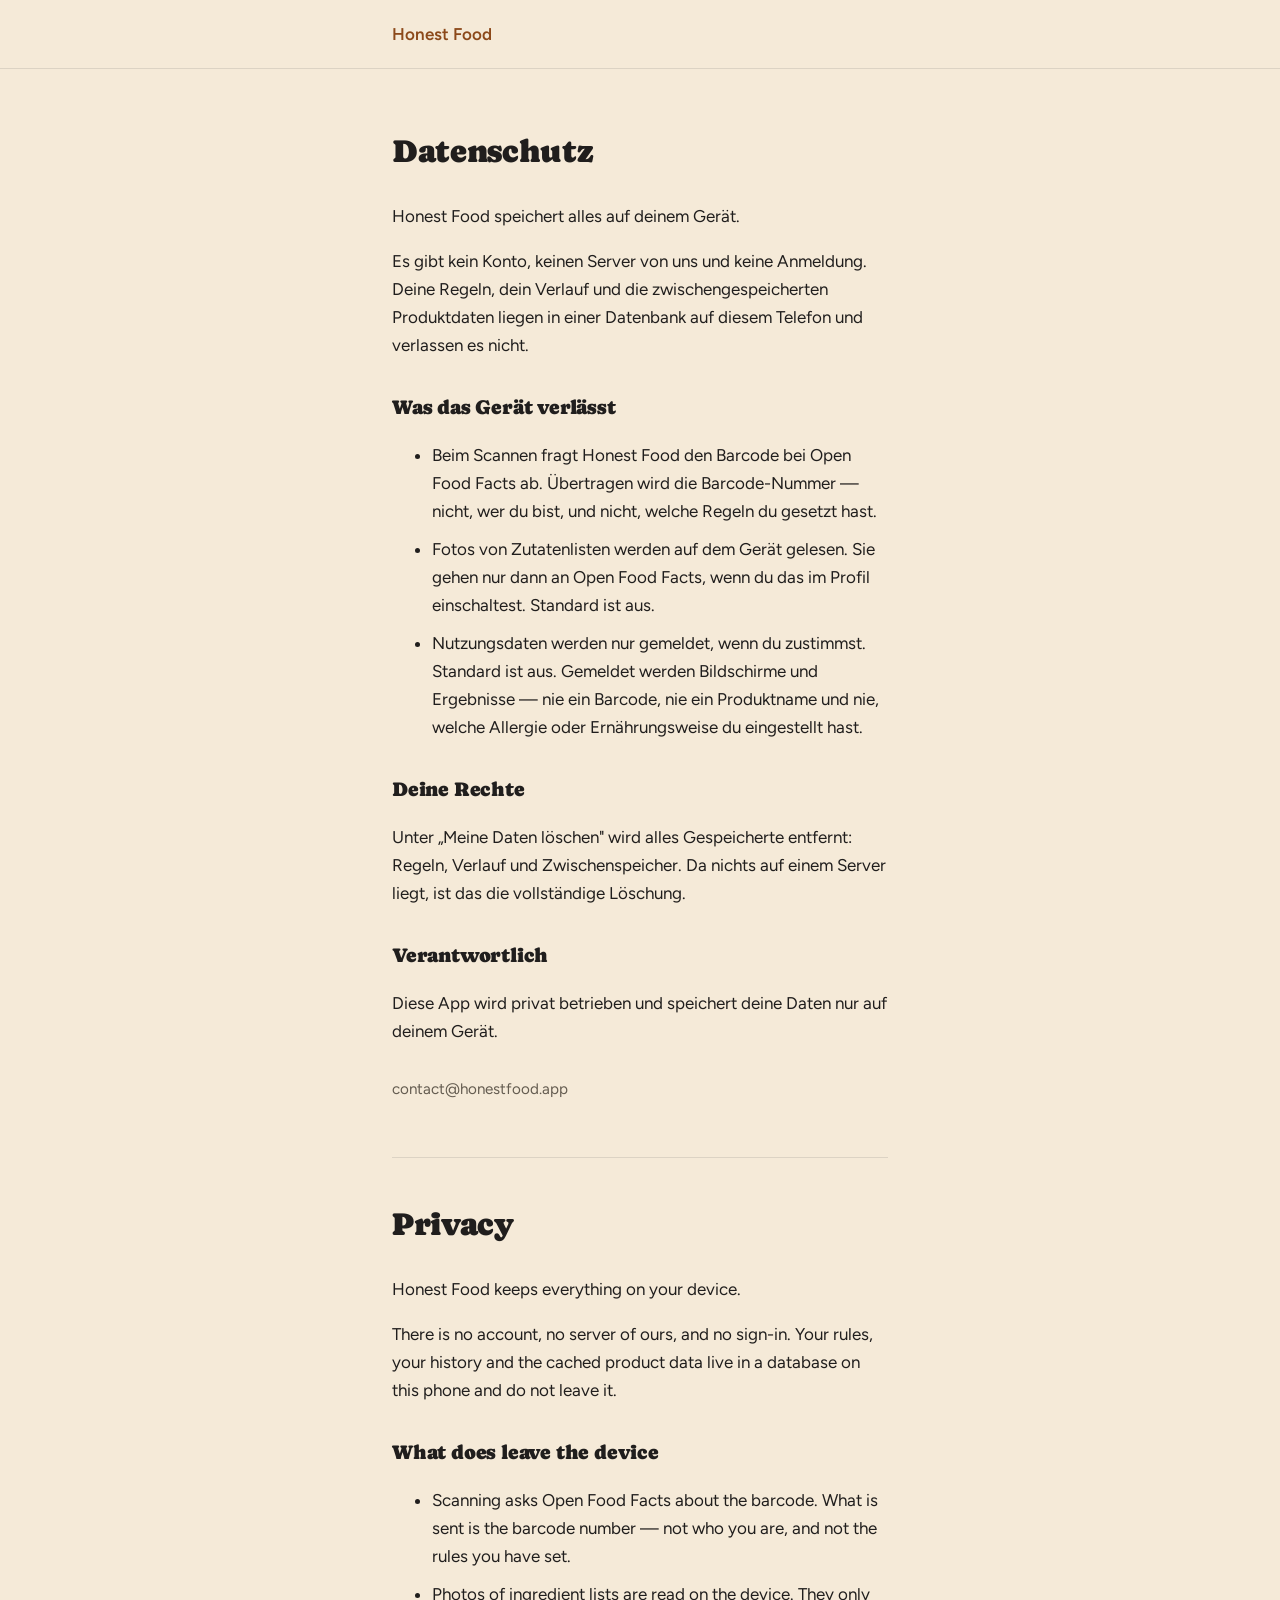
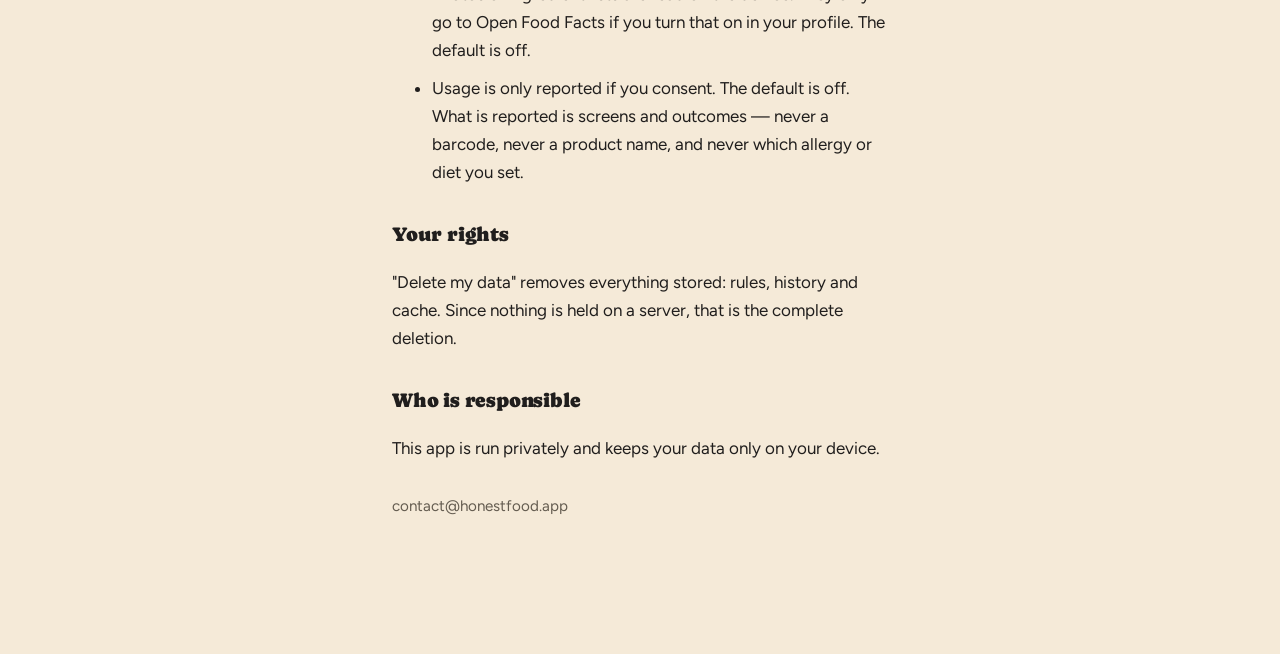
==== privacy.html @ d73c65a6 "The site, and the privacy policy Play links to One page for the app and the policy behind it, served" ====
<!doctype html>
<html lang="de">
<head>
<meta charset="utf-8">
<meta name="viewport" content="width=device-width, initial-scale=1">
<title>Datenschutz · Privacy · Honest Food</title>
<!-- Generated from core/ui/.../LegalText.kt by PrivacyPageTest. Do not edit. -->
<link rel="stylesheet" href="style.css">
</head>
<body class="doc">
<header class="doc-head">
<a class="back" href="index.html">Honest Food</a>
</header>
<main>
<section lang="de">
<h1>Datenschutz</h1>
<p>Honest Food speichert alles auf deinem Gerät.</p>
<p>Es gibt kein Konto, keinen Server von uns und keine Anmeldung. Deine Regeln, dein Verlauf und die zwischengespeicherten Produktdaten liegen in einer Datenbank auf diesem Telefon und verlassen es nicht.</p>
<h2>Was das Gerät verlässt</h2>
<ul>
<li>Beim Scannen fragt Honest Food den Barcode bei Open Food Facts ab. Übertragen wird die Barcode-Nummer — nicht, wer du bist, und nicht, welche Regeln du gesetzt hast.</li>
<li>Fotos von Zutatenlisten werden auf dem Gerät gelesen. Sie gehen nur dann an Open Food Facts, wenn du das im Profil einschaltest. Standard ist aus.</li>
<li>Nutzungsdaten werden nur gemeldet, wenn du zustimmst. Standard ist aus. Gemeldet werden Bildschirme und Ergebnisse — nie ein Barcode, nie ein Produktname und nie, welche Allergie oder Ernährungsweise du eingestellt hast.</li>
</ul>
<h2>Deine Rechte</h2>
<p>Unter „Meine Daten löschen" wird alles Gespeicherte entfernt: Regeln, Verlauf und Zwischenspeicher. Da nichts auf einem Server liegt, ist das die vollständige Löschung.</p>
<h2>Verantwortlich</h2>
<p>Diese App wird privat betrieben und speichert deine Daten nur auf deinem Gerät.</p>
<p class="contact">contact@honestfood.app</p>
</section>
<section lang="en">
<h1>Privacy</h1>
<p>Honest Food keeps everything on your device.</p>
<p>There is no account, no server of ours, and no sign-in. Your rules, your history and the cached product data live in a database on this phone and do not leave it.</p>
<h2>What does leave the device</h2>
<ul>
<li>Scanning asks Open Food Facts about the barcode. What is sent is the barcode number — not who you are, and not the rules you have set.</li>
<li>Photos of ingredient lists are read on the device. They only go to Open Food Facts if you turn that on in your profile. The default is off.</li>
<li>Usage is only reported if you consent. The default is off. What is reported is screens and outcomes — never a barcode, never a product name, and never which allergy or diet you set.</li>
</ul>
<h2>Your rights</h2>
<p>"Delete my data" removes everything stored: rules, history and cache. Since nothing is held on a server, that is the complete deletion.</p>
<h2>Who is responsible</h2>
<p>This app is run privately and keeps your data only on your device.</p>
<p class="contact">contact@honestfood.app</p>
</section>
</main>
</body>
</html>
---- style.css ----
/* The app's own faces, served from this origin.
   Self-hosted rather than pulled from Google Fonts, and that is a privacy decision rather than a
   performance one: a stylesheet link to fonts.googleapis.com makes every visitor's browser call
   Google and hand over an IP address, on the site whose entire purpose is a policy saying nothing
   about them is collected. A German court has held that exact arrangement to be a GDPR violation
   (LG Munchen I, 3 O 17493/20), and Germany is this app's first market.
   All three are SIL Open Font Licence 1.1 — see fonts/LICENCE.md, which travels with them. */
@font-face {
    font-family: "Caprasimo";
    src: url("fonts/caprasimo_regular.ttf") format("truetype");
    font-weight: 400;
    font-display: swap;
}
@font-face {
    font-family: "Figtree";
    src: url("fonts/figtree_regular.ttf") format("truetype");
    font-weight: 400;
    font-display: swap;
}
@font-face {
    font-family: "Figtree";
    src: url("fonts/figtree_semibold.ttf") format("truetype");
    font-weight: 600;
    font-display: swap;
}

/* The app's own tokens, copied from core/ui/theme/HaloColors.kt.
   Copied rather than generated: a stylesheet is not worth a build step, and these five values have
   not moved since the design settled. If the palette is ever reworked, this is the file to follow. */
:root {
    --bg: #F5EAD8;
    --surface: #EBDDC5;
    --text: #201E1D;
    --muted: #645C50;
    --line: #DCD3C4;
    --accent: #C67139;
    --accent-deep: #8C491A;
    --sage: #7A8A5E;
    --alarm: #8F2417;
    --measure: 34rem;
}

@media (prefers-color-scheme: dark) {
    :root {
        --bg: #201E1D;
        --surface: #2E2B25;
        --text: #F9F4ED;
        --muted: #C0B6A5;
        --line: #474238;
        --accent: #F6A06B;
        --accent-deep: #FFC6A5;
    }
}

* { box-sizing: border-box; }

body {
    margin: 0;
    background: var(--bg);
    color: var(--text);
    font: 400 1.0625rem/1.65 "Figtree", ui-sans-serif, system-ui, -apple-system, "Segoe UI", sans-serif;
    -webkit-font-smoothing: antialiased;
}

main { max-width: var(--measure); margin: 0 auto; padding: 0 1.5rem 5rem; }

h1, h2, h3 { font-family: "Caprasimo", Georgia, "Times New Roman", serif; font-weight: 400; letter-spacing: -0.01em; }

a { color: var(--accent-deep); }

/* ---- landing ---------------------------------------------------------------------------- */

.hero { text-align: center; padding: 4.5rem 1.5rem 2.5rem; }
.hero img.mark { width: 96px; height: 96px; border-radius: 22px; display: block; margin: 0 auto 1.5rem; }
.hero h1 { font-size: clamp(2.4rem, 8vw, 3.4rem); margin: 0 0 0.75rem; line-height: 1.05; }
.hero p.lede { font-size: 1.2rem; color: var(--muted); margin: 0 auto; max-width: 26rem; }

.badge { display: inline-block; margin-top: 2rem; }
.badge img { height: 60px; }

/* The four answers, in the app's colours — with a word on each, never colour alone. */
.verdicts { display: grid; grid-template-columns: repeat(auto-fit, minmax(7rem, 1fr)); gap: 0.75rem; margin: 3.5rem 0; }
.verdict { border-radius: 14px; padding: 1rem 0.75rem; text-align: center; font-weight: 600; font-size: 0.95rem; }
.verdict.fits   { background: #E1EECC; color: #3D472B; }
.verdict.check  { background: #FFE1D0; color: #643312; }
.verdict.avoid  { background: #F3D6D2; color: var(--alarm); }
.verdict.unsure { background: var(--surface); color: var(--muted); }

.shots { display: flex; gap: 1rem; overflow-x: auto; padding: 0 0 1rem; margin: 0 -1.5rem; scroll-snap-type: x mandatory; }
.shots img { width: 62%; max-width: 260px; flex: 0 0 auto; border-radius: 18px; border: 1px solid var(--line); scroll-snap-align: center; }
.shots::before, .shots::after { content: ""; flex: 0 0 1.5rem; }

section.copy h2 { font-size: 1.5rem; margin: 3rem 0 0.5rem; }
section.copy p { color: var(--muted); }
section.copy strong { color: var(--text); font-weight: 600; }

footer { border-top: 1px solid var(--line); margin-top: 4rem; padding-top: 1.5rem; color: var(--muted); font-size: 0.95rem; display: flex; gap: 1.25rem; flex-wrap: wrap; }

/* ---- the privacy document --------------------------------------------------------------- */

body.doc main { padding-top: 1rem; }
.doc-head { border-bottom: 1px solid var(--line); }
.doc-head .back { display: block; max-width: var(--measure); margin: 0 auto; padding: 1.25rem 1.5rem; font-weight: 600; text-decoration: none; }
body.doc section { padding: 2.5rem 0; }
body.doc section + section { border-top: 1px solid var(--line); }
body.doc h1 { font-size: 2rem; margin: 0 0 1.5rem; }
body.doc h2 { font-size: 1.25rem; margin: 2rem 0 0.5rem; }
body.doc li { margin-bottom: 0.6rem; }
body.doc .contact { color: var(--muted); font-size: 0.95rem; margin-top: 2rem; }
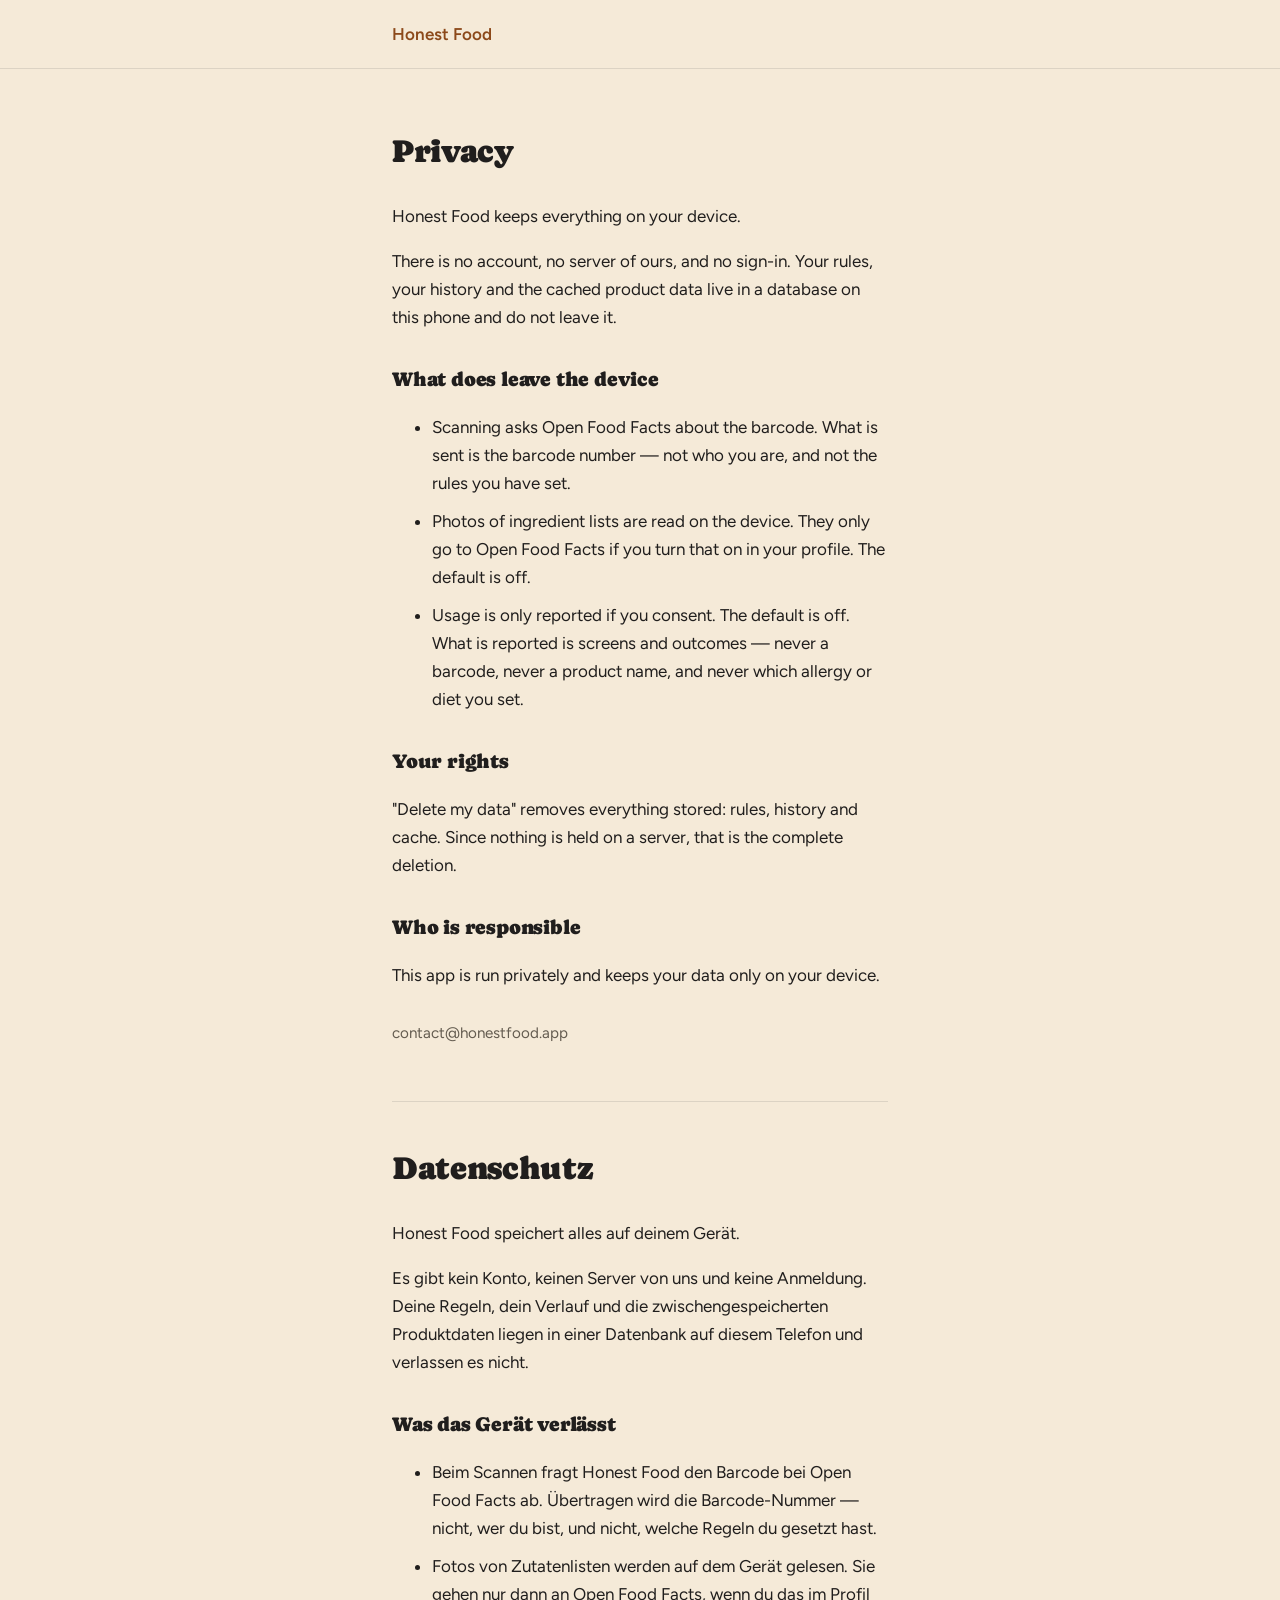
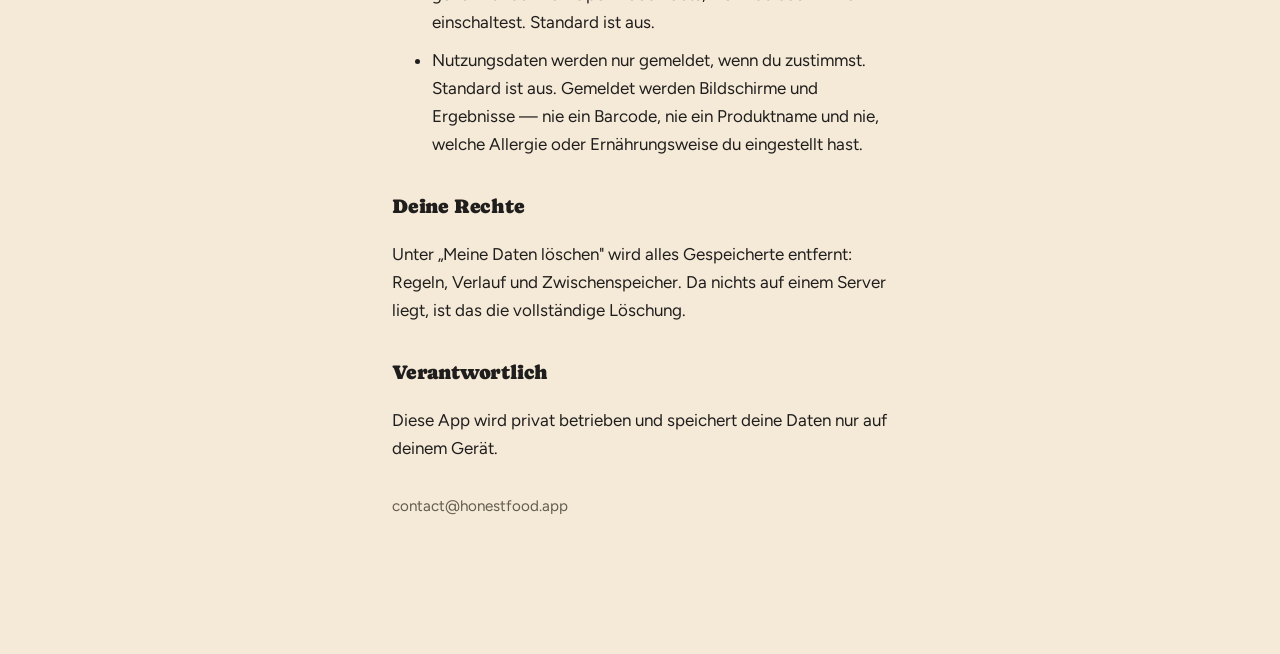
==== commit 76ea32c3: "English first on the privacy page One URL still serves both — a static host cannot negotiate a langu" ====
--- a/privacy.html
+++ b/privacy.html
@@ -1,5 +1,5 @@
 <!doctype html>
-<html lang="de">
+<html lang="en">
 <head>
 <meta charset="utf-8">
 <meta name="viewport" content="width=device-width, initial-scale=1">
@@ -12,6 +12,22 @@
 <a class="back" href="index.html">Honest Food</a>
 </header>
 <main>
+<section lang="en">
+<h1>Privacy</h1>
+<p>Honest Food keeps everything on your device.</p>
+<p>There is no account, no server of ours, and no sign-in. Your rules, your history and the cached product data live in a database on this phone and do not leave it.</p>
+<h2>What does leave the device</h2>
+<ul>
+<li>Scanning asks Open Food Facts about the barcode. What is sent is the barcode number — not who you are, and not the rules you have set.</li>
+<li>Photos of ingredient lists are read on the device. They only go to Open Food Facts if you turn that on in your profile. The default is off.</li>
+<li>Usage is only reported if you consent. The default is off. What is reported is screens and outcomes — never a barcode, never a product name, and never which allergy or diet you set.</li>
+</ul>
+<h2>Your rights</h2>
+<p>"Delete my data" removes everything stored: rules, history and cache. Since nothing is held on a server, that is the complete deletion.</p>
+<h2>Who is responsible</h2>
+<p>This app is run privately and keeps your data only on your device.</p>
+<p class="contact">contact@honestfood.app</p>
+</section>
 <section lang="de">
 <h1>Datenschutz</h1>
 <p>Honest Food speichert alles auf deinem Gerät.</p>
@@ -28,22 +44,6 @@
 <p>Diese App wird privat betrieben und speichert deine Daten nur auf deinem Gerät.</p>
 <p class="contact">contact@honestfood.app</p>
 </section>
-<section lang="en">
-<h1>Privacy</h1>
-<p>Honest Food keeps everything on your device.</p>
-<p>There is no account, no server of ours, and no sign-in. Your rules, your history and the cached product data live in a database on this phone and do not leave it.</p>
-<h2>What does leave the device</h2>
-<ul>
-<li>Scanning asks Open Food Facts about the barcode. What is sent is the barcode number — not who you are, and not the rules you have set.</li>
-<li>Photos of ingredient lists are read on the device. They only go to Open Food Facts if you turn that on in your profile. The default is off.</li>
-<li>Usage is only reported if you consent. The default is off. What is reported is screens and outcomes — never a barcode, never a product name, and never which allergy or diet you set.</li>
-</ul>
-<h2>Your rights</h2>
-<p>"Delete my data" removes everything stored: rules, history and cache. Since nothing is held on a server, that is the complete deletion.</p>
-<h2>Who is responsible</h2>
-<p>This app is run privately and keeps your data only on your device.</p>
-<p class="contact">contact@honestfood.app</p>
-</section>
 </main>
 </body>
 </html>
